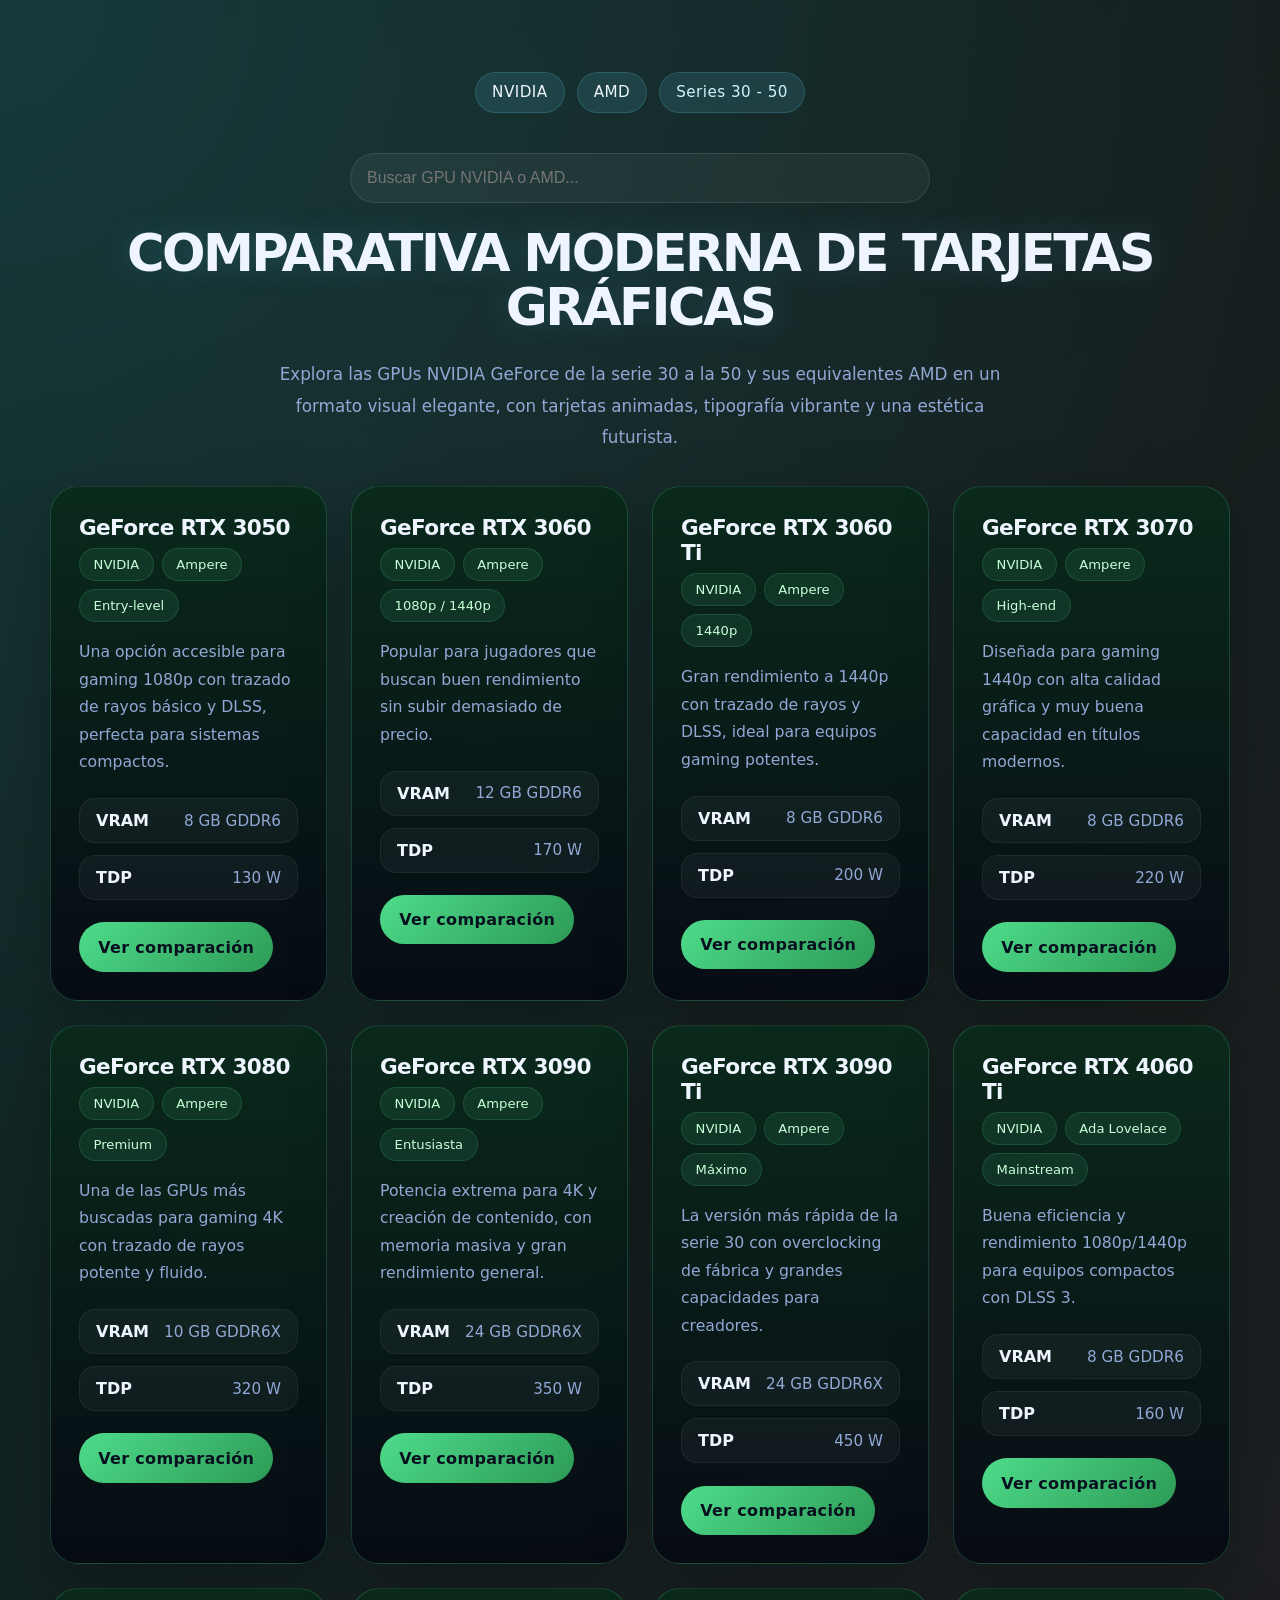
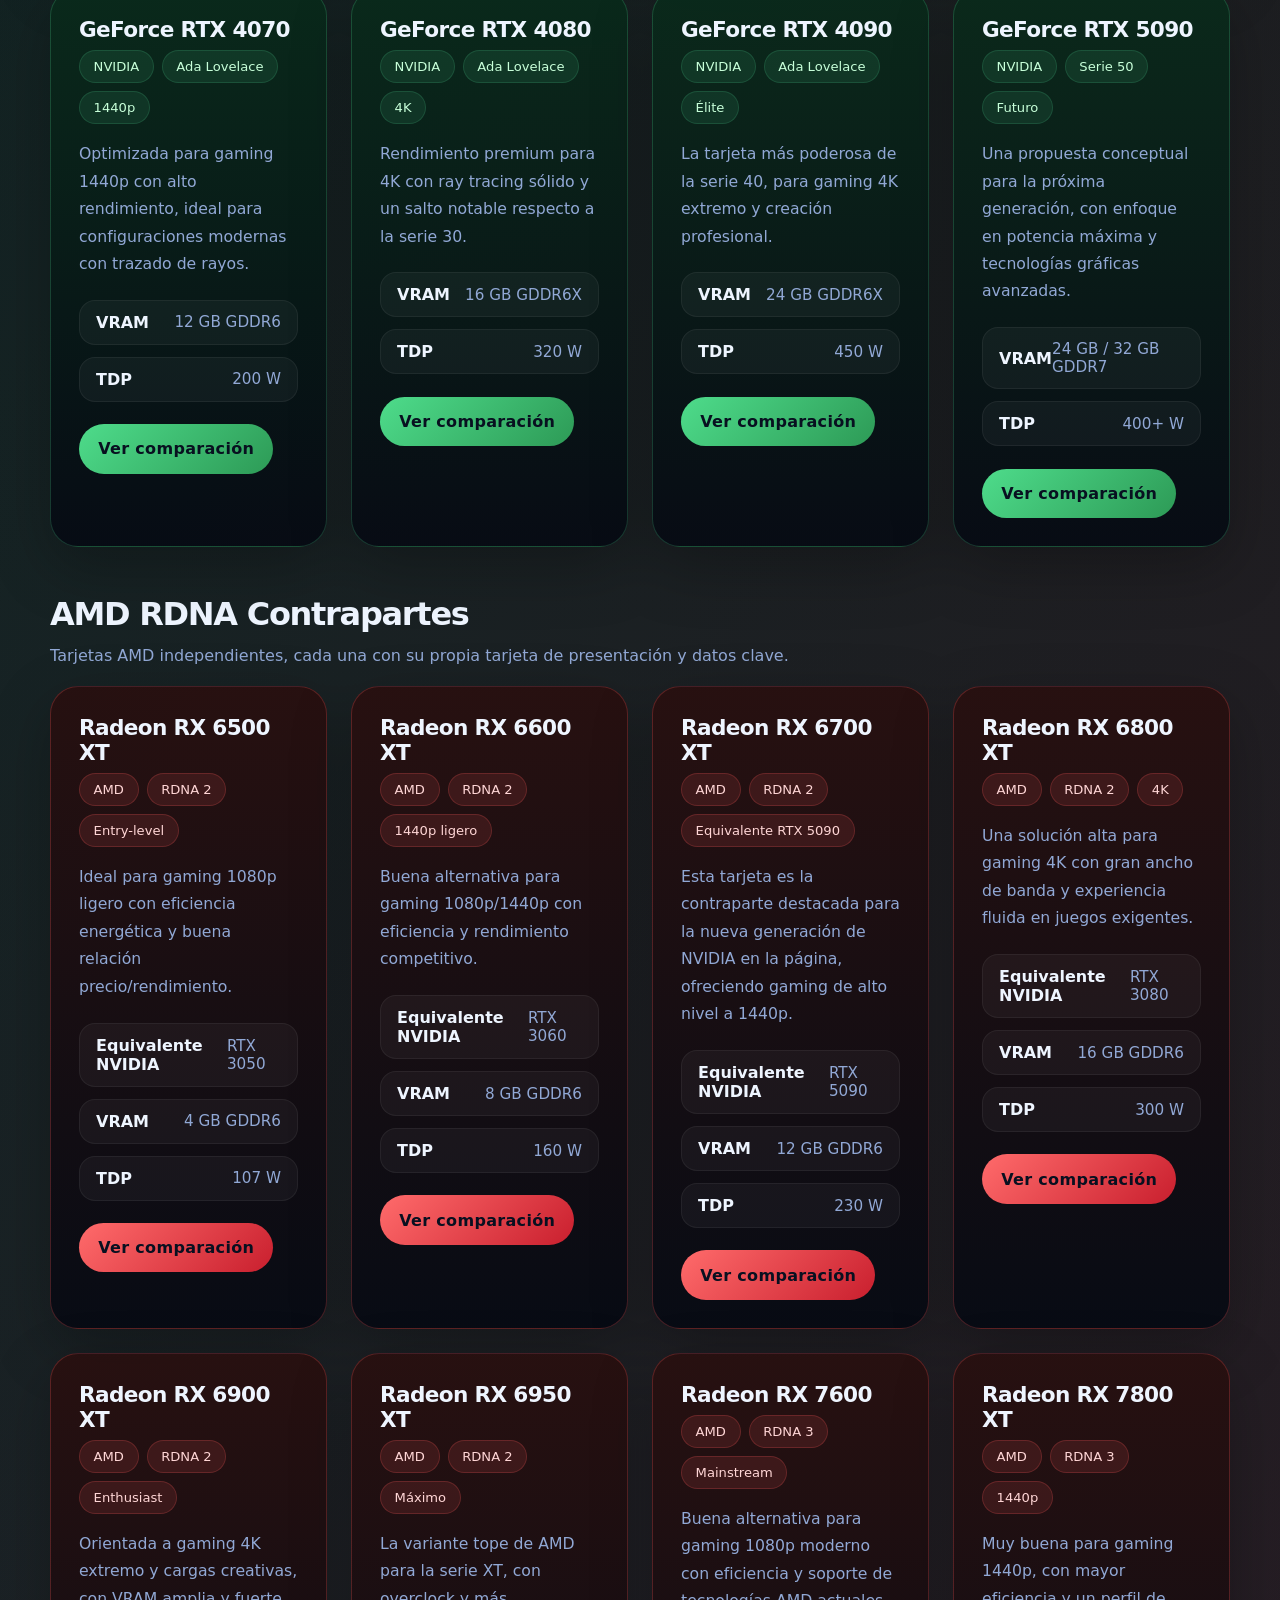
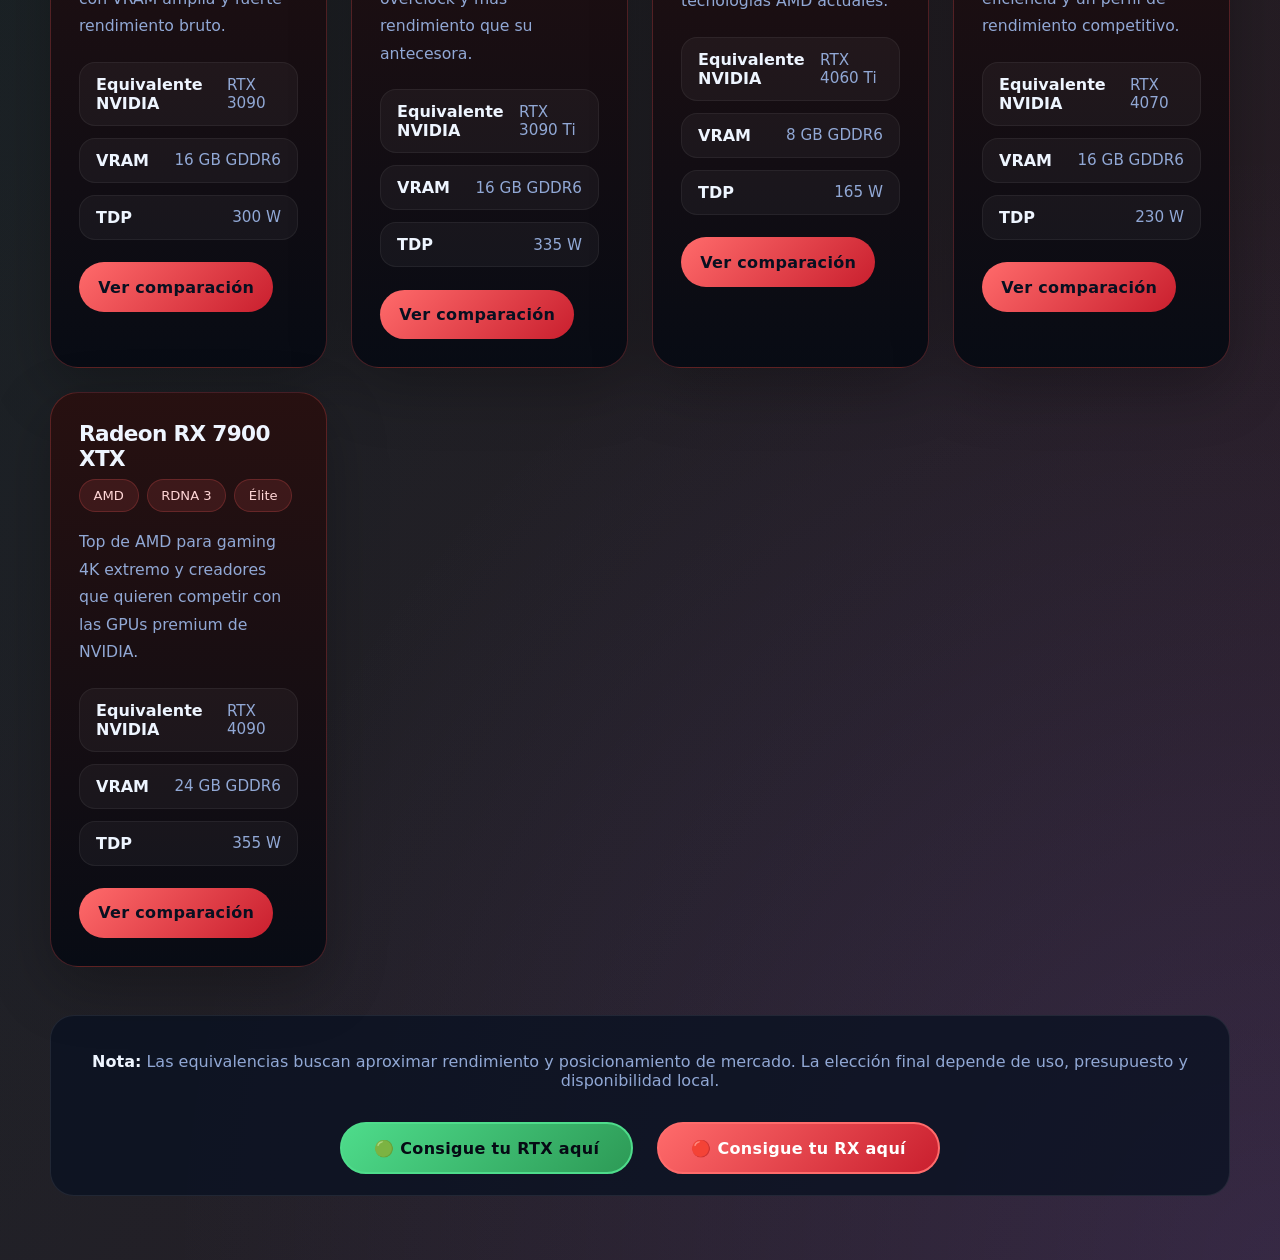
==== L3-L4/html/index.html @ 9cd72bb0 "Agregar archivos L3-L4 con HTML, CSS y JS" ====
﻿<!DOCTYPE html>
<html lang="es">
<head>
  <meta charset="UTF-8" />
  <meta name="viewport" content="width=device-width, initial-scale=1.0" />
  <title>Comparativa de GPUs NVIDIA Serie 30 vs AMD</title>
  <link rel="stylesheet" href="../css/styles.css" />
</head>
<body>
  <div class="container">
    <header>
      <div class="badge-bar">
        <a class="badge nav-link nvidia-link" href="#nvidia-section">NVIDIA</a>
        <a class="badge nav-link amd-link" href="#amd-section">AMD</a>
        <span class="badge">Series 30 - 50</span>
      </div>
      <div class="search-bar">
        <input id="gpu-search" type="search" placeholder="Buscar GPU NVIDIA o AMD..." aria-label="Buscar GPU" />
      </div>
      <h1>Comparativa moderna de tarjetas gráficas</h1>
      <p>Explora las GPUs NVIDIA GeForce de la serie 30 a la 50 y sus equivalentes AMD en un formato visual elegante, con tarjetas animadas, tipografía vibrante y una estética futurista.</p>
    </header>

    <section class="grid" id="nvidia-section">
      <article class="card nvidia">
        <h2>GeForce RTX 3050</h2>
        <div class="chip">
          <span>NVIDIA</span>
          <span>Ampere</span>
          <span>Entry-level</span>
        </div>
        <p>Una opción accesible para gaming 1080p con trazado de rayos básico y DLSS, perfecta para sistemas compactos.</p>
        <div class="specs">
          <div class="spec"><strong>VRAM</strong><span>8 GB GDDR6</span></div>
          <div class="spec"><strong>TDP</strong><span>130 W</span></div>
        </div>
        <a class="compare-button nvidia" href="#">Ver comparación</a>
      </article>

      <article class="card nvidia">
        <h2>GeForce RTX 3060</h2>
        <div class="chip">
          <span>NVIDIA</span>
          <span>Ampere</span>
          <span>1080p / 1440p</span>
        </div>
        <p>Popular para jugadores que buscan buen rendimiento sin subir demasiado de precio.</p>
        <div class="specs">
          <div class="spec"><strong>VRAM</strong><span>12 GB GDDR6</span></div>
          <div class="spec"><strong>TDP</strong><span>170 W</span></div>
        </div>
        <a class="compare-button nvidia" href="#">Ver comparación</a>
      </article>

      <article class="card nvidia">
        <h2>GeForce RTX 3060 Ti</h2>
        <div class="chip">
          <span>NVIDIA</span>
          <span>Ampere</span>
          <span>1440p</span>
        </div>
        <p>Gran rendimiento a 1440p con trazado de rayos y DLSS, ideal para equipos gaming potentes.</p>
        <div class="specs">
          <div class="spec"><strong>VRAM</strong><span>8 GB GDDR6</span></div>
          <div class="spec"><strong>TDP</strong><span>200 W</span></div>
        </div>
        <a class="compare-button nvidia" href="#">Ver comparación</a>
      </article>

      <article class="card nvidia">
        <h2>GeForce RTX 3070</h2>
        <div class="chip">
          <span>NVIDIA</span>
          <span>Ampere</span>
          <span>High-end</span>
        </div>
        <p>Diseñada para gaming 1440p con alta calidad gráfica y muy buena capacidad en títulos modernos.</p>
        <div class="specs">
          <div class="spec"><strong>VRAM</strong><span>8 GB GDDR6</span></div>
          <div class="spec"><strong>TDP</strong><span>220 W</span></div>
        </div>
        <a class="compare-button nvidia" href="#">Ver comparación</a>
      </article>

      <article class="card nvidia">
        <h2>GeForce RTX 3080</h2>
        <div class="chip">
          <span>NVIDIA</span>
          <span>Ampere</span>
          <span>Premium</span>
        </div>
        <p>Una de las GPUs más buscadas para gaming 4K con trazado de rayos potente y fluido.</p>
        <div class="specs">
          <div class="spec"><strong>VRAM</strong><span>10 GB GDDR6X</span></div>
          <div class="spec"><strong>TDP</strong><span>320 W</span></div>
        </div>
        <a class="compare-button nvidia" href="#">Ver comparación</a>
      </article>

      <article class="card nvidia">
        <h2>GeForce RTX 3090</h2>
        <div class="chip">
          <span>NVIDIA</span>
          <span>Ampere</span>
          <span>Entusiasta</span>
        </div>
        <p>Potencia extrema para 4K y creación de contenido, con memoria masiva y gran rendimiento general.</p>
        <div class="specs">
          <div class="spec"><strong>VRAM</strong><span>24 GB GDDR6X</span></div>
          <div class="spec"><strong>TDP</strong><span>350 W</span></div>
        </div>
        <a class="compare-button nvidia" href="#">Ver comparación</a>
      </article>

      <article class="card nvidia">
        <h2>GeForce RTX 3090 Ti</h2>
        <div class="chip">
          <span>NVIDIA</span>
          <span>Ampere</span>
          <span>Máximo</span>
        </div>
        <p>La versión más rápida de la serie 30 con overclocking de fábrica y grandes capacidades para creadores.</p>
        <div class="specs">
          <div class="spec"><strong>VRAM</strong><span>24 GB GDDR6X</span></div>
          <div class="spec"><strong>TDP</strong><span>450 W</span></div>
        </div>
        <a class="compare-button nvidia" href="#">Ver comparación</a>
      </article>

      <article class="card nvidia">
        <h2>GeForce RTX 4060 Ti</h2>
        <div class="chip">
          <span>NVIDIA</span>
          <span>Ada Lovelace</span>
          <span>Mainstream</span>
        </div>
        <p>Buena eficiencia y rendimiento 1080p/1440p para equipos compactos con DLSS 3.</p>
        <div class="specs">
          <div class="spec"><strong>VRAM</strong><span>8 GB GDDR6</span></div>
          <div class="spec"><strong>TDP</strong><span>160 W</span></div>
        </div>
        <a class="compare-button nvidia" href="#">Ver comparación</a>
      </article>

      <article class="card nvidia">
        <h2>GeForce RTX 4070</h2>
        <div class="chip">
          <span>NVIDIA</span>
          <span>Ada Lovelace</span>
          <span>1440p</span>
        </div>
        <p>Optimizada para gaming 1440p con alto rendimiento, ideal para configuraciones modernas con trazado de rayos.</p>
        <div class="specs">
          <div class="spec"><strong>VRAM</strong><span>12 GB GDDR6</span></div>
          <div class="spec"><strong>TDP</strong><span>200 W</span></div>
        </div>
        <a class="compare-button nvidia" href="#">Ver comparación</a>
      </article>

      <article class="card nvidia">
        <h2>GeForce RTX 4080</h2>
        <div class="chip">
          <span>NVIDIA</span>
          <span>Ada Lovelace</span>
          <span>4K</span>
        </div>
        <p>Rendimiento premium para 4K con ray tracing sólido y un salto notable respecto a la serie 30.</p>
        <div class="specs">
          <div class="spec"><strong>VRAM</strong><span>16 GB GDDR6X</span></div>
          <div class="spec"><strong>TDP</strong><span>320 W</span></div>
        </div>
        <a class="compare-button nvidia" href="#">Ver comparación</a>
      </article>

      <article class="card nvidia">
        <h2>GeForce RTX 4090</h2>
        <div class="chip">
          <span>NVIDIA</span>
          <span>Ada Lovelace</span>
          <span>Élite</span>
        </div>
        <p>La tarjeta más poderosa de la serie 40, para gaming 4K extremo y creación profesional.</p>
        <div class="specs">
          <div class="spec"><strong>VRAM</strong><span>24 GB GDDR6X</span></div>
          <div class="spec"><strong>TDP</strong><span>450 W</span></div>
        </div>
        <a class="compare-button nvidia" href="#">Ver comparación</a>
      </article>

      <article class="card nvidia">
        <h2>GeForce RTX 5090</h2>
        <div class="chip">
          <span>NVIDIA</span>
          <span>Serie 50</span>
          <span>Futuro</span>
        </div>
        <p>Una propuesta conceptual para la próxima generación, con enfoque en potencia máxima y tecnologías gráficas avanzadas.</p>
        <div class="specs">
          <div class="spec"><strong>VRAM</strong><span>24 GB / 32 GB GDDR7</span></div>
          <div class="spec"><strong>TDP</strong><span>400+ W</span></div>
        </div>
        <a class="compare-button nvidia" href="#">Ver comparación</a>
      </article>
    </section>

    <div class="section-heading">
      <h2>AMD RDNA Contrapartes</h2>
      <p>Tarjetas AMD independientes, cada una con su propia tarjeta de presentación y datos clave.</p>
    </div>

    <section class="grid amd-grid" id="amd-section">
      <article class="card amd">
        <h2>Radeon RX 6500 XT</h2>
        <div class="chip">
          <span>AMD</span>
          <span>RDNA 2</span>
          <span>Entry-level</span>
        </div>
        <p>Ideal para gaming 1080p ligero con eficiencia energética y buena relación precio/rendimiento.</p>
        <div class="specs">
          <div class="spec"><strong>Equivalente NVIDIA</strong><span>RTX 3050</span></div>
          <div class="spec"><strong>VRAM</strong><span>4 GB GDDR6</span></div>
          <div class="spec"><strong>TDP</strong><span>107 W</span></div>
        </div>
        <a class="compare-button amd" href="#">Ver comparación</a>
      </article>

      <article class="card amd">
        <h2>Radeon RX 6600 XT</h2>
        <div class="chip">
          <span>AMD</span>
          <span>RDNA 2</span>
          <span>1440p ligero</span>
        </div>
        <p>Buena alternativa para gaming 1080p/1440p con eficiencia y rendimiento competitivo.</p>
        <div class="specs">
          <div class="spec"><strong>Equivalente NVIDIA</strong><span>RTX 3060</span></div>
          <div class="spec"><strong>VRAM</strong><span>8 GB GDDR6</span></div>
          <div class="spec"><strong>TDP</strong><span>160 W</span></div>
        </div>
        <a class="compare-button amd" href="#">Ver comparación</a>
      </article>

      <article class="card amd">
        <h2>Radeon RX 6700 XT</h2>
        <div class="chip">
          <span>AMD</span>
          <span>RDNA 2</span>
          <span>Equivalente RTX 5090</span>
        </div>
        <p>Esta tarjeta es la contraparte destacada para la nueva generación de NVIDIA en la página, ofreciendo gaming de alto nivel a 1440p.</p>
        <div class="specs">
          <div class="spec"><strong>Equivalente NVIDIA</strong><span>RTX 5090</span></div>
          <div class="spec"><strong>VRAM</strong><span>12 GB GDDR6</span></div>
          <div class="spec"><strong>TDP</strong><span>230 W</span></div>
        </div>
        <a class="compare-button amd" href="#">Ver comparación</a>
      </article>

      <article class="card amd">
        <h2>Radeon RX 6800 XT</h2>
        <div class="chip">
          <span>AMD</span>
          <span>RDNA 2</span>
          <span>4K</span>
        </div>
        <p>Una solución alta para gaming 4K con gran ancho de banda y experiencia fluida en juegos exigentes.</p>
        <div class="specs">
          <div class="spec"><strong>Equivalente NVIDIA</strong><span>RTX 3080</span></div>
          <div class="spec"><strong>VRAM</strong><span>16 GB GDDR6</span></div>
          <div class="spec"><strong>TDP</strong><span>300 W</span></div>
        </div>
        <a class="compare-button amd" href="#">Ver comparación</a>
      </article>

      <article class="card amd">
        <h2>Radeon RX 6900 XT</h2>
        <div class="chip">
          <span>AMD</span>
          <span>RDNA 2</span>
          <span>Enthusiast</span>
        </div>
        <p>Orientada a gaming 4K extremo y cargas creativas, con VRAM amplia y fuerte rendimiento bruto.</p>
        <div class="specs">
          <div class="spec"><strong>Equivalente NVIDIA</strong><span>RTX 3090</span></div>
          <div class="spec"><strong>VRAM</strong><span>16 GB GDDR6</span></div>
          <div class="spec"><strong>TDP</strong><span>300 W</span></div>
        </div>
        <a class="compare-button amd" href="#">Ver comparación</a>
      </article>

      <article class="card amd">
        <h2>Radeon RX 6950 XT</h2>
        <div class="chip">
          <span>AMD</span>
          <span>RDNA 2</span>
          <span>Máximo</span>
        </div>
        <p>La variante tope de AMD para la serie XT, con overclock y más rendimiento que su antecesora.</p>
        <div class="specs">
          <div class="spec"><strong>Equivalente NVIDIA</strong><span>RTX 3090 Ti</span></div>
          <div class="spec"><strong>VRAM</strong><span>16 GB GDDR6</span></div>
          <div class="spec"><strong>TDP</strong><span>335 W</span></div>
        </div>
        <a class="compare-button amd" href="#">Ver comparación</a>
      </article>

      <article class="card amd">
        <h2>Radeon RX 7600</h2>
        <div class="chip">
          <span>AMD</span>
          <span>RDNA 3</span>
          <span>Mainstream</span>
        </div>
        <p>Buena alternativa para gaming 1080p moderno con eficiencia y soporte de tecnologías AMD actuales.</p>
        <div class="specs">
          <div class="spec"><strong>Equivalente NVIDIA</strong><span>RTX 4060 Ti</span></div>
          <div class="spec"><strong>VRAM</strong><span>8 GB GDDR6</span></div>
          <div class="spec"><strong>TDP</strong><span>165 W</span></div>
        </div>
        <a class="compare-button amd" href="#">Ver comparación</a>
      </article>

      <article class="card amd">
        <h2>Radeon RX 7800 XT</h2>
        <div class="chip">
          <span>AMD</span>
          <span>RDNA 3</span>
          <span>1440p</span>
        </div>
        <p>Muy buena para gaming 1440p, con mayor eficiencia y un perfil de rendimiento competitivo.</p>
        <div class="specs">
          <div class="spec"><strong>Equivalente NVIDIA</strong><span>RTX 4070</span></div>
          <div class="spec"><strong>VRAM</strong><span>16 GB GDDR6</span></div>
          <div class="spec"><strong>TDP</strong><span>230 W</span></div>
        </div>
        <a class="compare-button amd" href="#">Ver comparación</a>
      </article>

      <article class="card amd">
        <h2>Radeon RX 7900 XTX</h2>
        <div class="chip">
          <span>AMD</span>
          <span>RDNA 3</span>
          <span>Élite</span>
        </div>
        <p>Top de AMD para gaming 4K extremo y creadores que quieren competir con las GPUs premium de NVIDIA.</p>
        <div class="specs">
          <div class="spec"><strong>Equivalente NVIDIA</strong><span>RTX 4090</span></div>
          <div class="spec"><strong>VRAM</strong><span>24 GB GDDR6</span></div>
          <div class="spec"><strong>TDP</strong><span>355 W</span></div>
        </div>
        <a class="compare-button amd" href="#">Ver comparación</a>
      </article>
    </section>

    <section class="footer">
      <p><strong>Nota:</strong> Las equivalencias buscan aproximar rendimiento y posicionamiento de mercado. La elección final depende de uso, presupuesto y disponibilidad local.</p>
      <div class="cta-links">
        <a href="https://www.nvidia.com/es-es/geforce/graphics-cards/" target="_blank" class="cta-button nvidia">🟢 Consigue tu RTX aquí</a>
        <a href="https://www.amd.com/es/products/specifications/graphics/consumer/consumer-radeon.html" target="_blank" class="cta-button amd">🔴 Consigue tu RX aquí</a>
      </div>
    </section>
  </div>
  <script src="../JS/script.js" defer></script>
</body>
</html>
---- L3-L4/css/styles.css ----
﻿:root {
  color-scheme: dark;
  --bg: #070b14;
  --surface: rgba(16, 26, 52, 0.84);
  --surface-strong: rgba(10, 18, 34, 0.95);
  --text: #eef5ff;
  --muted: #91a8d5;
  --accent: #66d9ff;
  --accent-2: #7c78ff;
  --border: rgba(255, 255, 255, 0.08);
  --shadow: 0 20px 60px rgba(0, 0, 0, 0.25);
  font-family: Inter, system-ui, -apple-system, BlinkMacSystemFont, "Segoe UI", sans-serif;
}

* {
  box-sizing: border-box;
}

html, body {
  min-height: 100%;
  margin: 0;
  padding: 0;
  background: radial-gradient(circle at top left, rgba(102, 217, 255, 0.12), transparent 28%),
              radial-gradient(circle at bottom right, rgba(124, 120, 255, 0.14), transparent 24%),
              linear-gradient(120deg, rgba(39, 174, 96, 0.16), rgba(255, 99, 71, 0.14)),
              linear-gradient(180deg, #060a14 0%, #081020 100%);
  color: var(--text);
  scroll-behavior: smooth;
}

body {
  overflow-x: hidden;
}

body::before {
  content: "";
  position: fixed;
  inset: 0;
  background-image: radial-gradient(circle, rgba(255,255,255,0.08) 1px, transparent 1px);
  background-size: 80px 80px;
  opacity: 0.22;
  pointer-events: none;
  animation: drift 18s linear infinite;
}

@keyframes drift {
  from { transform: translateY(0); }
  to { transform: translateY(-40px); }
}

.container {
  width: min(1180px, calc(100% - 2rem));
  margin: 0 auto;
  padding: 3rem 0 4rem;
}

header {
  display: grid;
  gap: 1.5rem;
  padding: 1rem 0 2rem;
  text-align: center;
  position: relative;
  z-index: 1;
}

header h1 {
  font-size: clamp(2.5rem, 4vw, 4.25rem);
  margin: 0;
  letter-spacing: -0.05em;
  line-height: 1.05;
  text-transform: uppercase;
  color: #eef5ff;
  text-shadow: 0 0 32px rgba(102, 217, 255, 0.18);
}

header p {
  max-width: 760px;
  margin: 0 auto;
  color: var(--muted);
  font-size: 1.05rem;
  line-height: 1.9;
}

.badge-bar {
  display: flex;
  justify-content: center;
  flex-wrap: wrap;
  gap: 0.75rem;
  margin-top: 0.5rem;
}

.badge {
  padding: 0.65rem 1rem;
  border-radius: 999px;
  background: rgba(102, 217, 255, 0.12);
  border: 1px solid rgba(102, 217, 255, 0.18);
  color: #cdf4ff;
  font-size: 0.95rem;
  letter-spacing: 0.03em;
  backdrop-filter: blur(10px);
}

.nav-link {
  text-decoration: none;
  color: inherit;
  position: relative;
  display: inline-block;
  transition: all 0.3s cubic-bezier(0.34, 1.56, 0.64, 1);
}

.nav-link::before {
  content: "";
  position: absolute;
  inset: 0;
  border-radius: 999px;
  opacity: 0;
  transform: scale(0.8);
  transition: all 0.3s cubic-bezier(0.34, 1.56, 0.64, 1);
}

.nav-link.nvidia-link::before {
  background: rgba(72, 191, 132, 0.2);
}

.nav-link.nvidia-link:hover {
  color: #4edc8b;
  transform: scale(1.08);
  text-shadow: 0 0 20px rgba(72, 191, 132, 0.5);
}

.nav-link.nvidia-link:hover::before {
  opacity: 1;
  transform: scale(1);
}

.nav-link.amd-link::before {
  background: rgba(255, 89, 89, 0.2);
}

.nav-link.amd-link:hover {
  color: #ff6b6b;
  transform: scale(1.08);
  text-shadow: 0 0 20px rgba(255, 89, 89, 0.5);
}

.nav-link.amd-link:hover::before {
  opacity: 1;
  transform: scale(1);
}

.search-bar {
  display: flex;
  justify-content: center;
  margin-top: 1rem;
}

.search-bar input {
  width: min(580px, 100%);
  padding: 0.95rem 1rem;
  border-radius: 999px;
  border: 1px solid rgba(255, 255, 255, 0.1);
  background: rgba(255, 255, 255, 0.05);
  color: #eef5ff;
  font-size: 1rem;
  outline: none;
  transition: all 0.3s cubic-bezier(0.34, 1.56, 0.64, 1);
}

.search-bar input:focus {
  border-color: rgba(102, 217, 255, 0.45);
  background: rgba(255, 255, 255, 0.1);
  box-shadow: 0 0 16px rgba(102, 217, 255, 0.25);
}

.section-heading {
  margin: 3rem 0 1rem;
  text-align: left;
}

.section-heading h2 {
  margin: 0;
  font-size: 2rem;
  letter-spacing: -0.04em;
}

.section-heading p {
  margin: 0.55rem 0 0;
  color: var(--muted);
  max-width: 740px;
  line-height: 1.75;
}

.grid {
  display: grid;
  gap: 1.5rem;
  grid-template-columns: repeat(auto-fit, minmax(260px, 1fr));
}

.card {
  position: relative;
  overflow: hidden;
  border: 1px solid var(--border);
  background: linear-gradient(180deg, rgba(12, 22, 44, 0.92), rgba(7, 11, 20, 0.96));
  border-radius: 28px;
  box-shadow: var(--shadow);
  padding: 1.75rem;
  transition: transform 0.35s ease, border-color 0.35s ease, background 0.35s ease;
  min-height: 350px;
}

.card:hover {
  transform: translateY(-10px);
  border-color: rgba(102, 217, 255, 0.35);
}

.card.nvidia {
  border-color: rgba(72, 191, 132, 0.25);
  background: linear-gradient(180deg, rgba(10, 42, 27, 0.96), rgba(7, 11, 20, 0.96));
}

.card.nvidia:hover {
  background: linear-gradient(215deg, rgba(20, 86, 48, 0.96), rgba(16, 35, 66, 0.95));
  border-color: rgba(58, 211, 124, 0.45);
}

.card.amd {
  border-color: rgba(255, 89, 89, 0.25);
  background: linear-gradient(180deg, rgba(40, 16, 16, 0.96), rgba(7, 11, 20, 0.96));
}

.card.amd:hover {
  background: linear-gradient(215deg, rgba(128, 29, 29, 0.96), rgba(16, 35, 66, 0.95));
  border-color: rgba(255, 103, 103, 0.45);
}

.card::after {
  content: "";
  position: absolute;
  inset: 0;
  background: radial-gradient(circle at top right, rgba(102, 217, 255, 0.18), transparent 28%);
  opacity: 0;
  transition: opacity 0.35s ease;
}

.card:hover::after {
  opacity: 1;
}

.card h2 {
  margin: 0 0 0.5rem;
  font-size: 1.35rem;
  letter-spacing: -0.03em;
}

.chip {
  display: inline-flex;
  gap: 0.5rem;
  flex-wrap: wrap;
  margin-bottom: 1rem;
}

.chip span {
  padding: 0.5rem 0.85rem;
  border-radius: 999px;
  font-size: 0.82rem;
  background: rgba(255,255,255,0.06);
  color: #b8d6ff;
  border: 1px solid rgba(255,255,255,0.08);
}

.card.nvidia .chip span {
  background: rgba(72, 191, 132, 0.12);
  border-color: rgba(72, 191, 132, 0.2);
  color: #c7ffd9;
}

.card.amd .chip span {
  background: rgba(255, 89, 89, 0.12);
  border-color: rgba(255, 89, 89, 0.22);
  color: #ffd6d6;
}

.card p {
  margin: 0 0 1.4rem;
  color: var(--muted);
  line-height: 1.75;
  font-size: 0.98rem;
}

.specs {
  display: grid;
  gap: 0.75rem;
  margin-bottom: 1.4rem;
}

.spec {
  display: flex;
  justify-content: space-between;
  align-items: center;
  padding: 0.75rem 1rem;
  border-radius: 16px;
  background: rgba(255,255,255,0.04);
  border: 1px solid rgba(255,255,255,0.06);
}

.spec strong {
  color: #eef5ff;
}

.spec span {
  color: var(--muted);
  font-size: 0.95rem;
}

.compare-button {
  display: inline-flex;
  align-items: center;
  gap: 0.7rem;
  padding: 0.95rem 1.2rem;
  border: none;
  border-radius: 999px;
  background: linear-gradient(135deg, var(--accent), var(--accent-2));
  color: #081020;
  font-weight: 700;
  letter-spacing: 0.02em;
  cursor: pointer;
  text-decoration: none;
  transition: transform 0.25s ease, box-shadow 0.25s ease;
}

.compare-button.nvidia {
  background: linear-gradient(135deg, #4edc8b, #2d9a56);
}

.compare-button.amd {
  background: linear-gradient(135deg, #ff6b6b, #c91f2e);
}

.compare-button:hover {
  transform: translateY(-2px);
  box-shadow: 0 18px 35px rgba(102, 217, 255, 0.18);
}

.footer {
  margin-top: 3rem;
  padding: 1.3rem 1.25rem;
  border: 1px solid rgba(255,255,255,0.08);
  border-radius: 24px;
  background: rgba(11, 18, 34, 0.8);
  text-align: center;
  color: var(--muted);
}

.footer strong {
  color: #eef5ff;
}

.modal {
  position: fixed;
  inset: 0;
  display: none;
  align-items: center;
  justify-content: center;
  background: rgba(6, 10, 20, 0.7);
  padding: 1.5rem;
  z-index: 50;
}

.modal.active {
  display: flex;
}

.modal-card {
  width: min(620px, 100%);
  background: rgba(10, 18, 32, 0.98);
  border: 1px solid rgba(255, 255, 255, 0.12);
  border-radius: 28px;
  box-shadow: 0 45px 90px rgba(0, 0, 0, 0.45);
  overflow: hidden;
}

.modal-header {
  display: flex;
  align-items: center;
  justify-content: space-between;
  gap: 1rem;
  padding: 1.4rem 1.5rem 0.5rem;
}

.modal-header h3 {
  margin: 0;
  font-size: 1.5rem;
}

.modal-close {
  width: 2.5rem;
  height: 2.5rem;
  border: none;
  border-radius: 14px;
  background: rgba(255, 255, 255, 0.08);
  color: #eef5ff;
  cursor: pointer;
  font-size: 1.1rem;
}

.modal-body {
  padding: 0 1.5rem 1.5rem;
  color: var(--muted);
}

.modal-body p {
  margin: 0 0 1rem;
  line-height: 1.8;
}

.modal-list {
  list-style: none;
  padding: 0;
  margin: 0;
  display: grid;
  gap: 0.75rem;
}

.modal-list li {
  display: flex;
  justify-content: space-between;
  align-items: center;
  padding: 0.9rem 1rem;
  border-radius: 16px;
  background: rgba(255, 255, 255, 0.04);
  border: 1px solid rgba(255, 255, 255, 0.06);
}

.modal-list strong {
  color: #eef5ff;
}


.cta-links {
  display: flex;
  justify-content: center;
  gap: 1.5rem;
  margin-top: 2rem;
  flex-wrap: wrap;
}

.cta-button {
  padding: 0.9rem 2rem;
  border-radius: 999px;
  font-weight: 600;
  text-decoration: none;
  font-size: 1rem;
  letter-spacing: 0.02em;
  transition: all 0.3s cubic-bezier(0.34, 1.56, 0.64, 1);
  border: 2px solid;
  display: inline-flex;
  align-items: center;
  gap: 0.5rem;
}

.cta-button.nvidia {
  background: linear-gradient(135deg, #4edc8b 0%, #2d9a56 100%);
  color: #060a14;
  border-color: #4edc8b;
}

.cta-button.nvidia:hover {
  transform: translateY(-2px);
  box-shadow: 0 12px 32px rgba(72, 191, 132, 0.35), 0 0 24px rgba(72, 191, 132, 0.25);
}

.cta-button.nvidia:active {
  transform: translateY(0);
}

.cta-button.amd {
  background: linear-gradient(135deg, #ff6b6b 0%, #c91f2e 100%);
  color: #fff;
  border-color: #ff6b6b;
}

.cta-button.amd:hover {
  transform: translateY(-2px);
  box-shadow: 0 12px 32px rgba(255, 89, 89, 0.35), 0 0 24px rgba(255, 89, 89, 0.25);
}

.cta-button.amd:active {
  transform: translateY(0);
}

@media (max-width: 640px) {
  .container {
    padding-top: 2rem;
  }

  header h1 {
    font-size: 2.5rem;
  }

  .modal-card {
    width: 100%;
  }
}
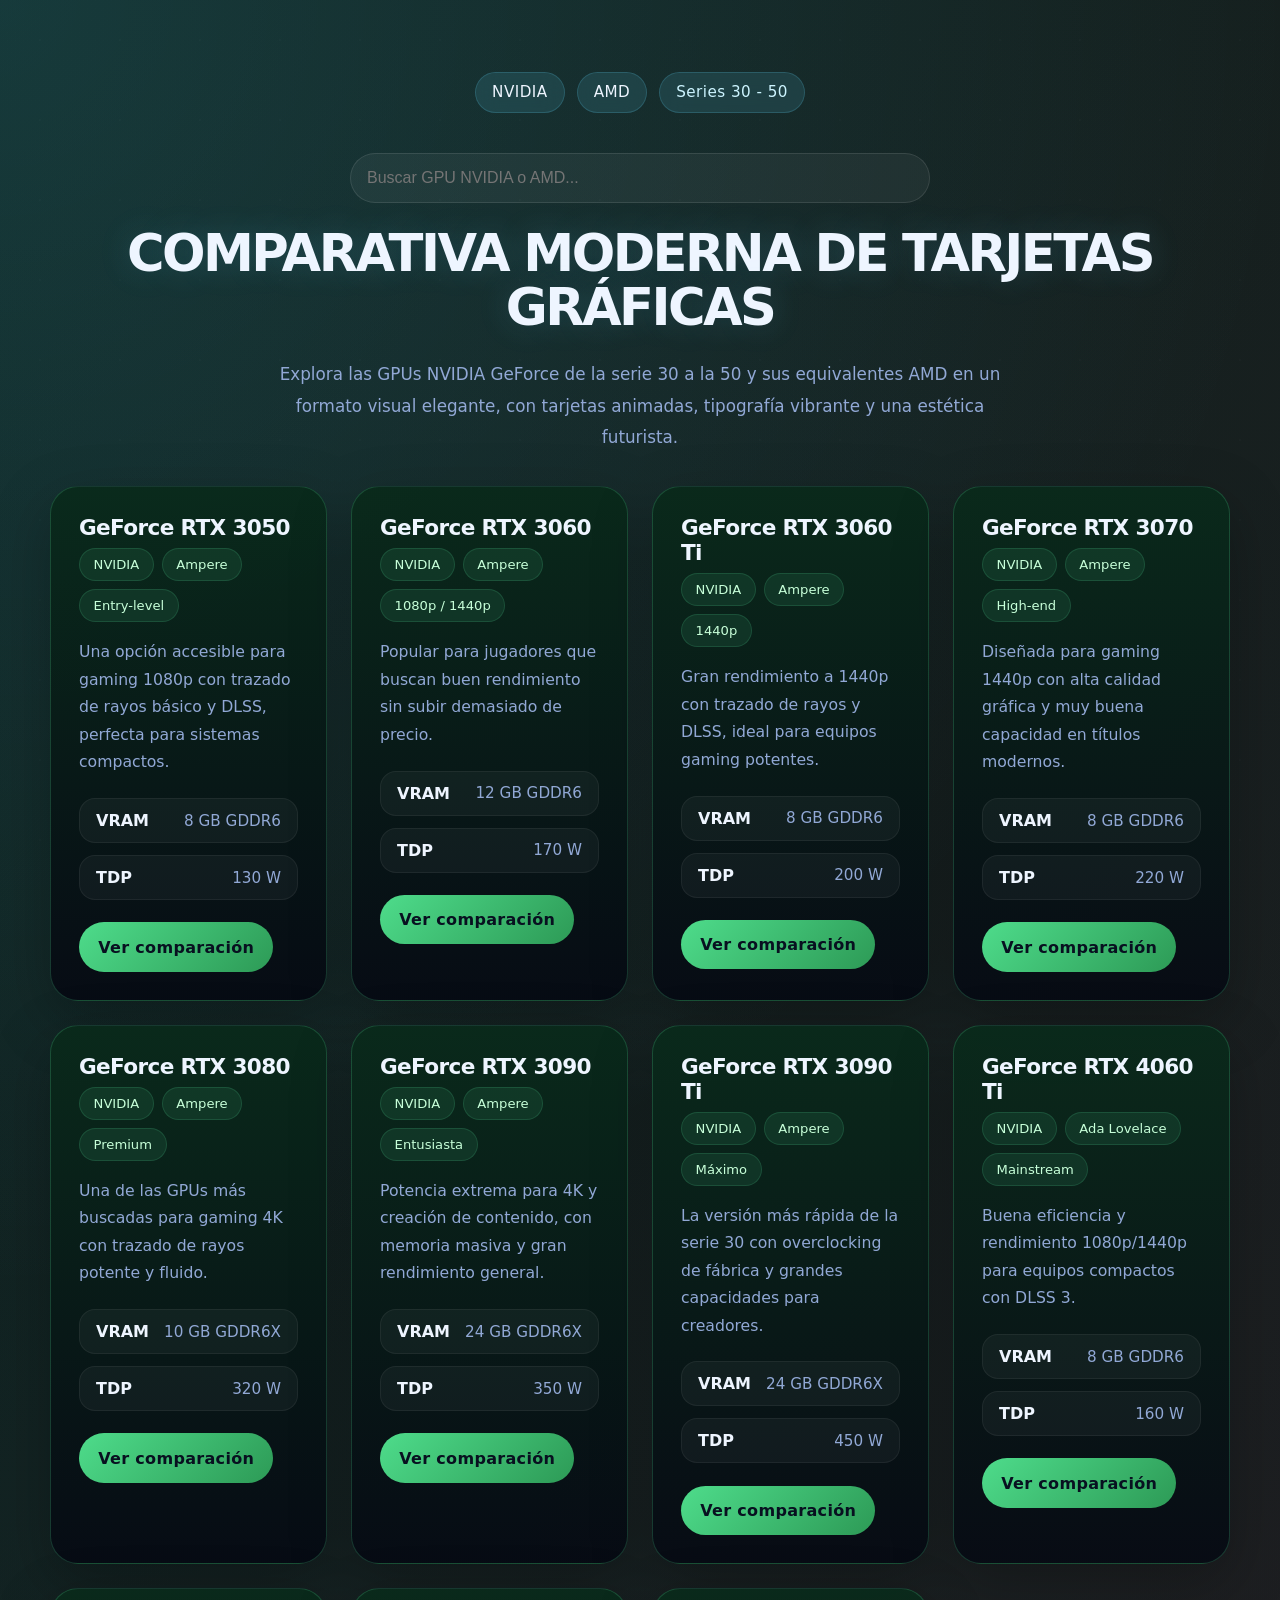
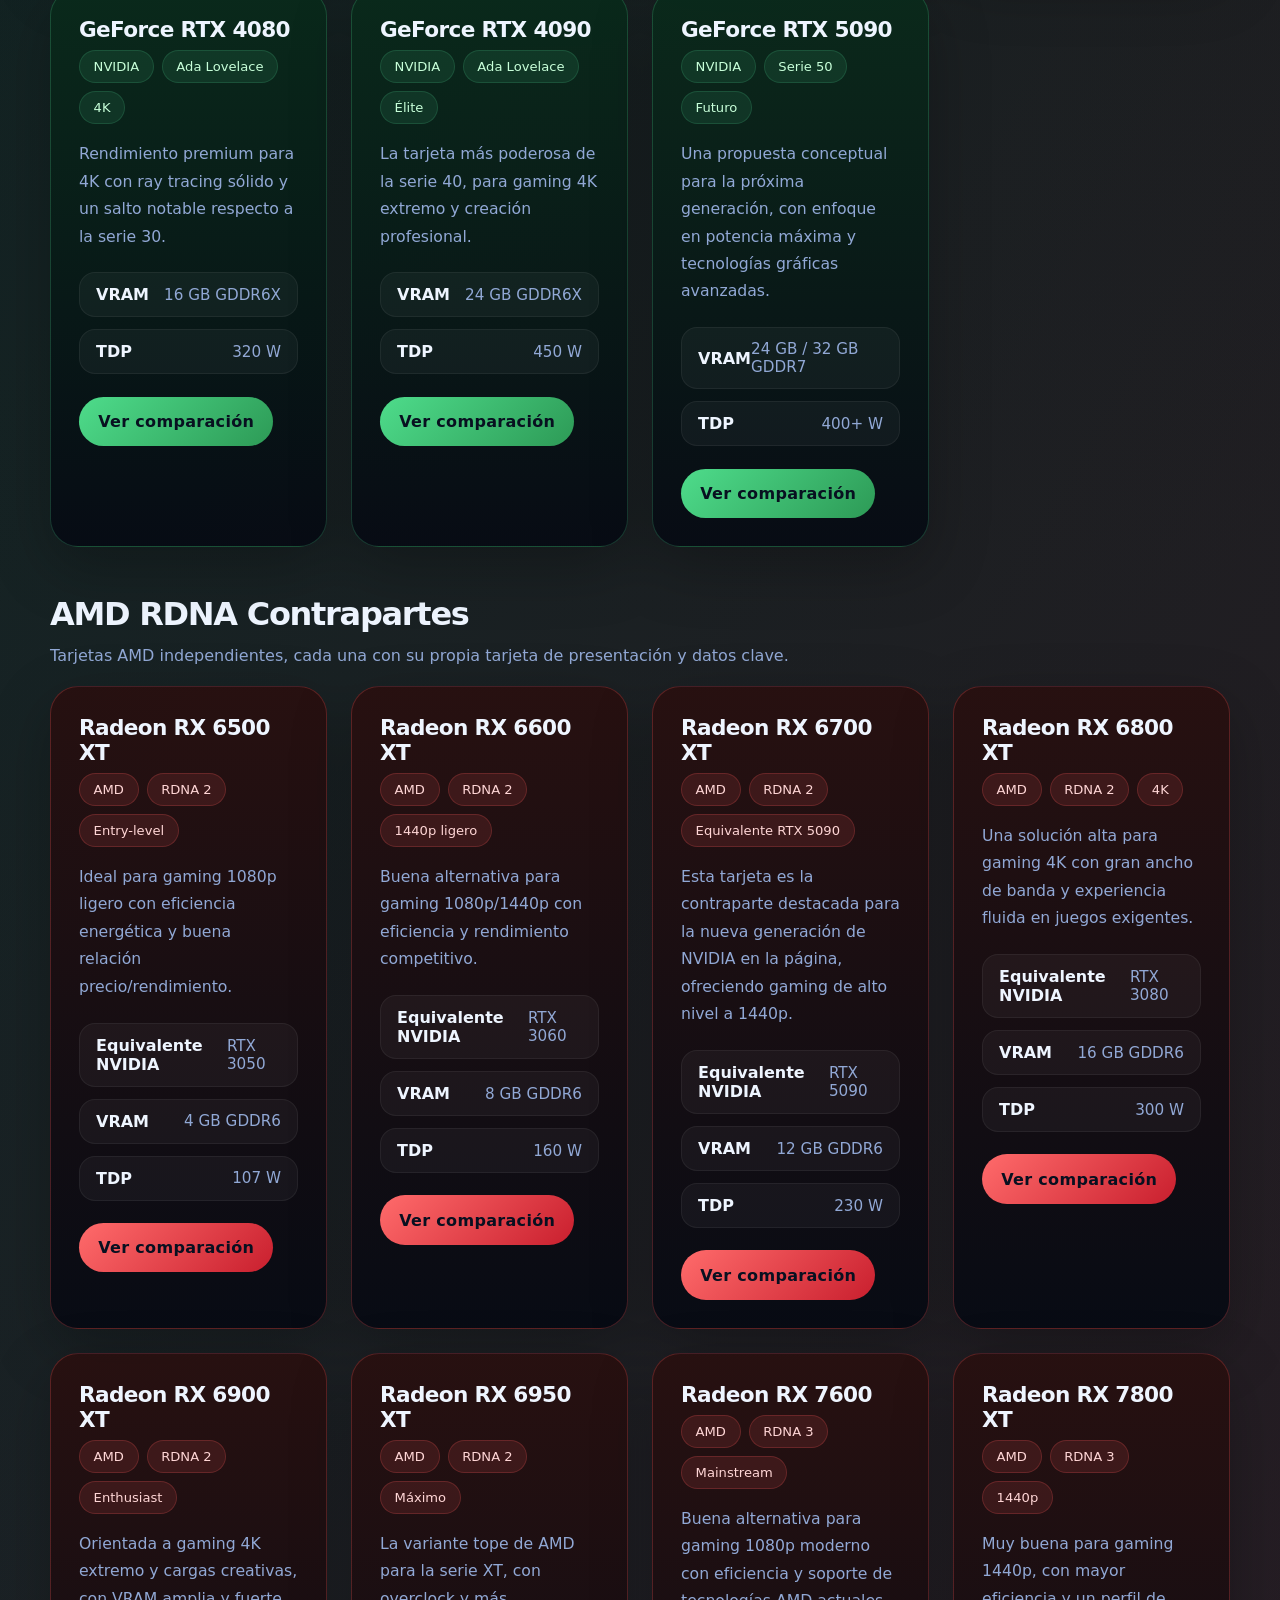
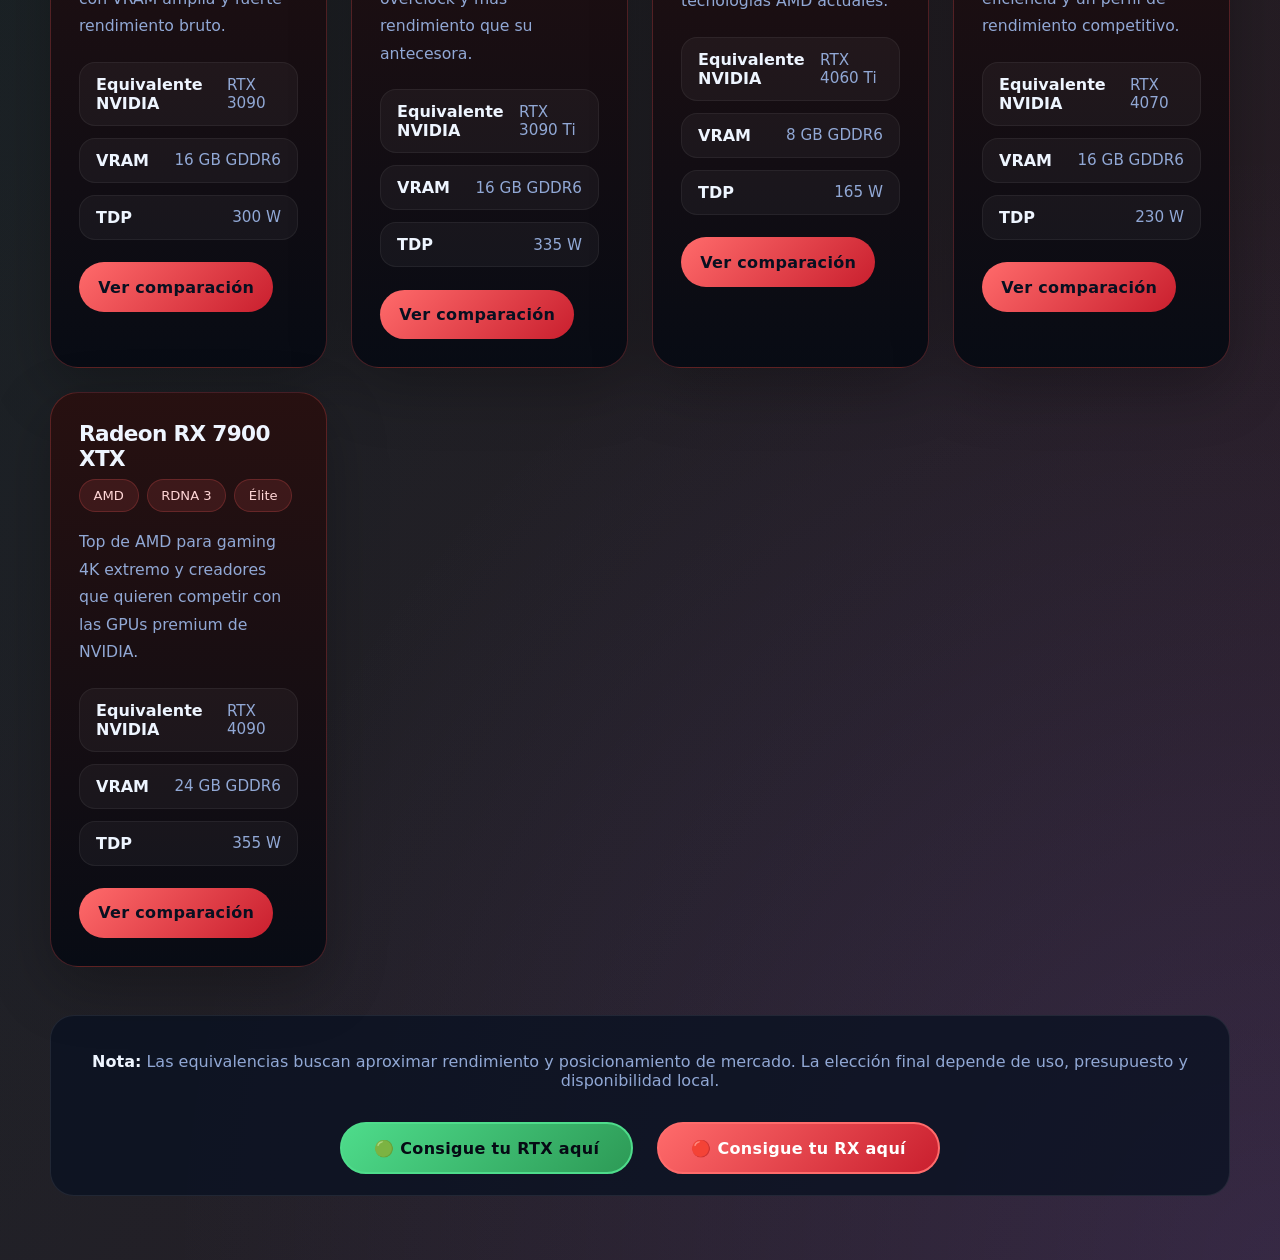
==== commit 13b1cf45: "prueba paul" ====
--- a/L3-L4/html/index.html
+++ b/L3-L4/html/index.html
@@ -143,21 +143,6 @@
       </article>
 
       <article class="card nvidia">
-        <h2>GeForce RTX 4070</h2>
-        <div class="chip">
-          <span>NVIDIA</span>
-          <span>Ada Lovelace</span>
-          <span>1440p</span>
-        </div>
-        <p>Optimizada para gaming 1440p con alto rendimiento, ideal para configuraciones modernas con trazado de rayos.</p>
-        <div class="specs">
-          <div class="spec"><strong>VRAM</strong><span>12 GB GDDR6</span></div>
-          <div class="spec"><strong>TDP</strong><span>200 W</span></div>
-        </div>
-        <a class="compare-button nvidia" href="#">Ver comparación</a>
-      </article>
-
-      <article class="card nvidia">
         <h2>GeForce RTX 4080</h2>
         <div class="chip">
           <span>NVIDIA</span>
